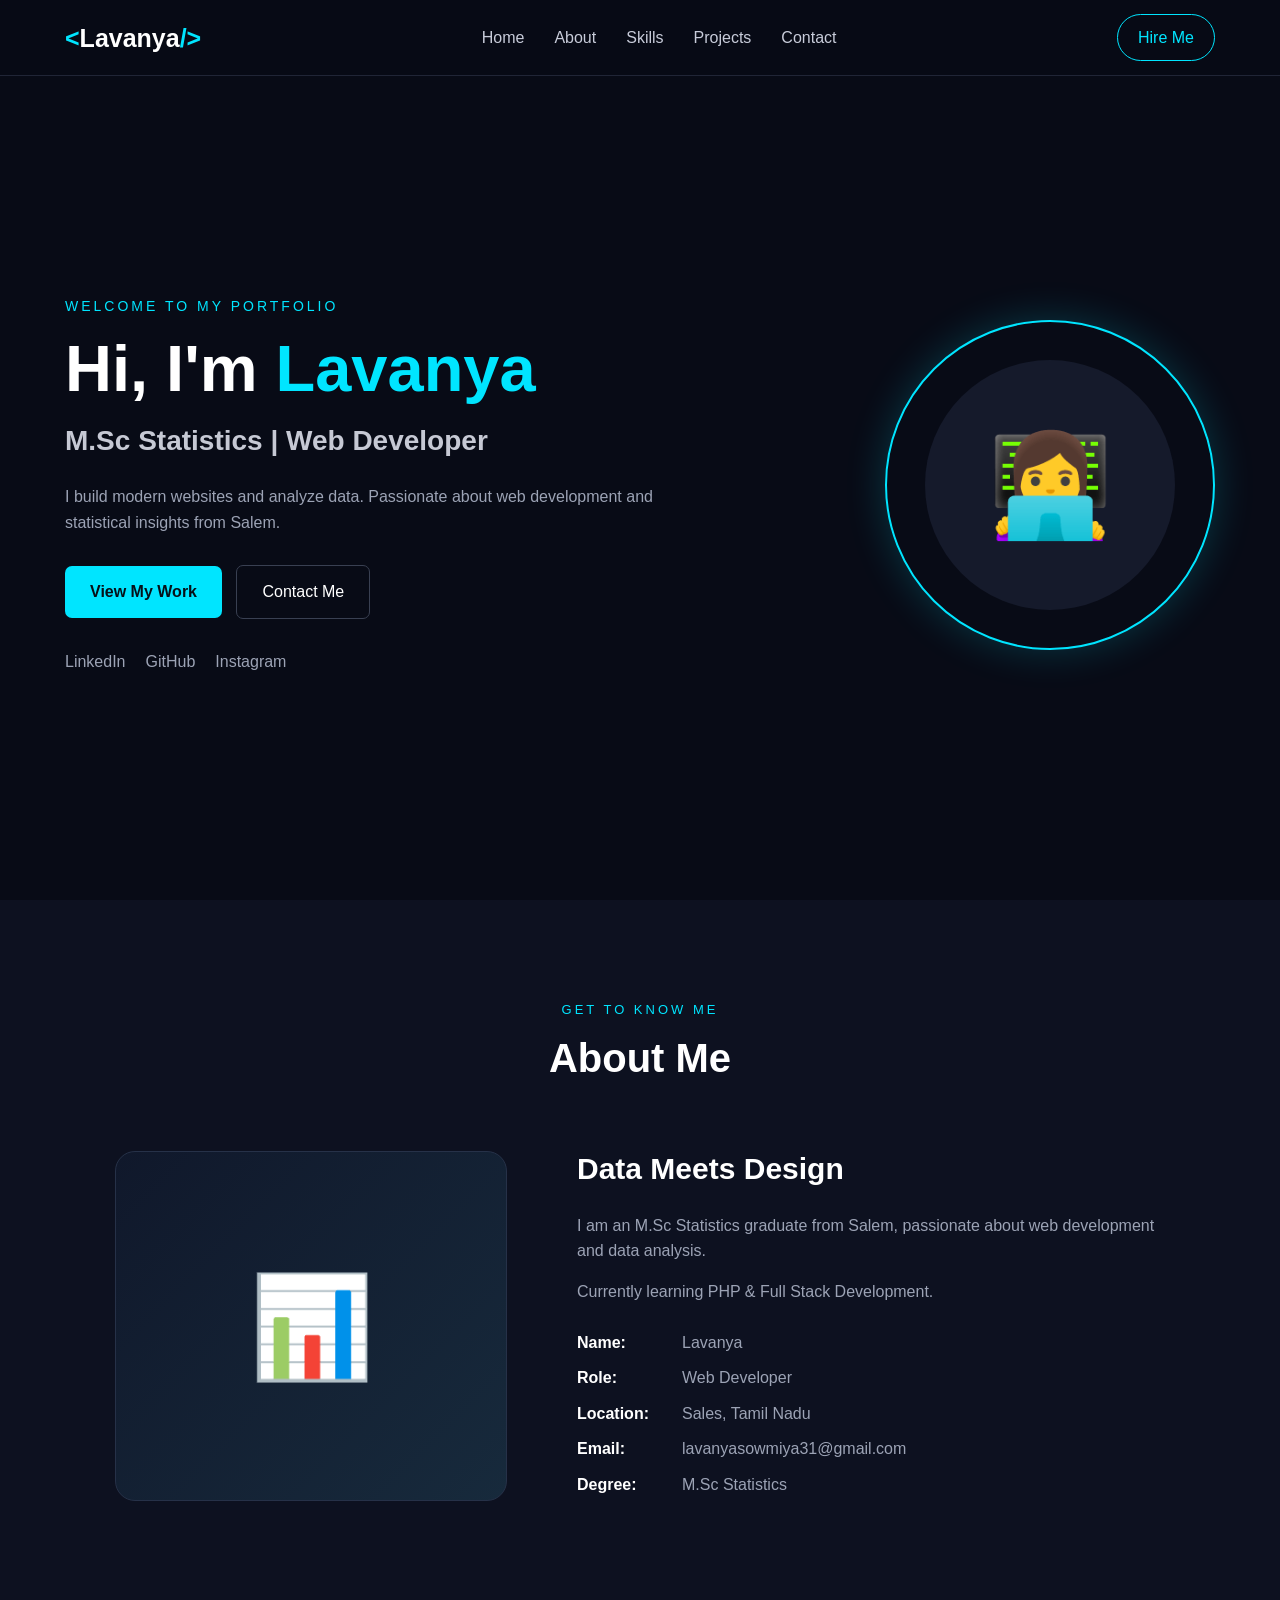
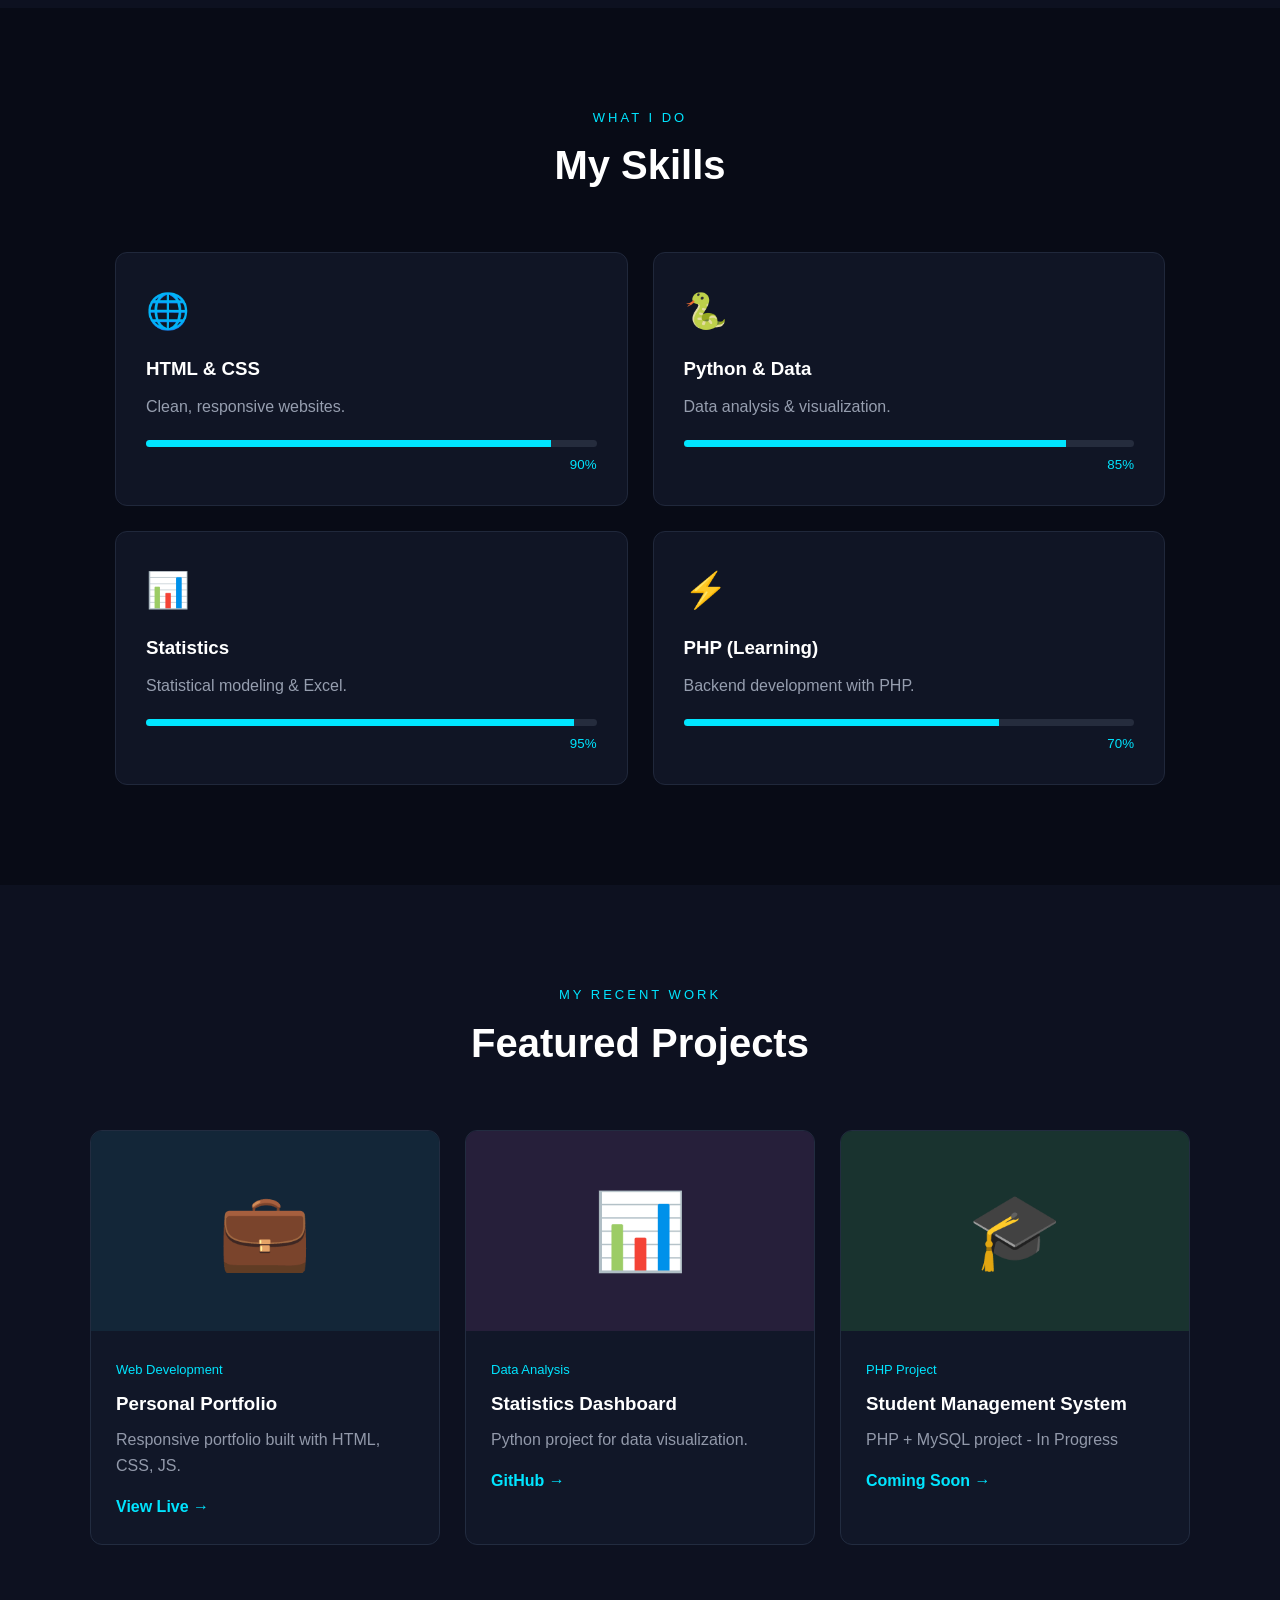
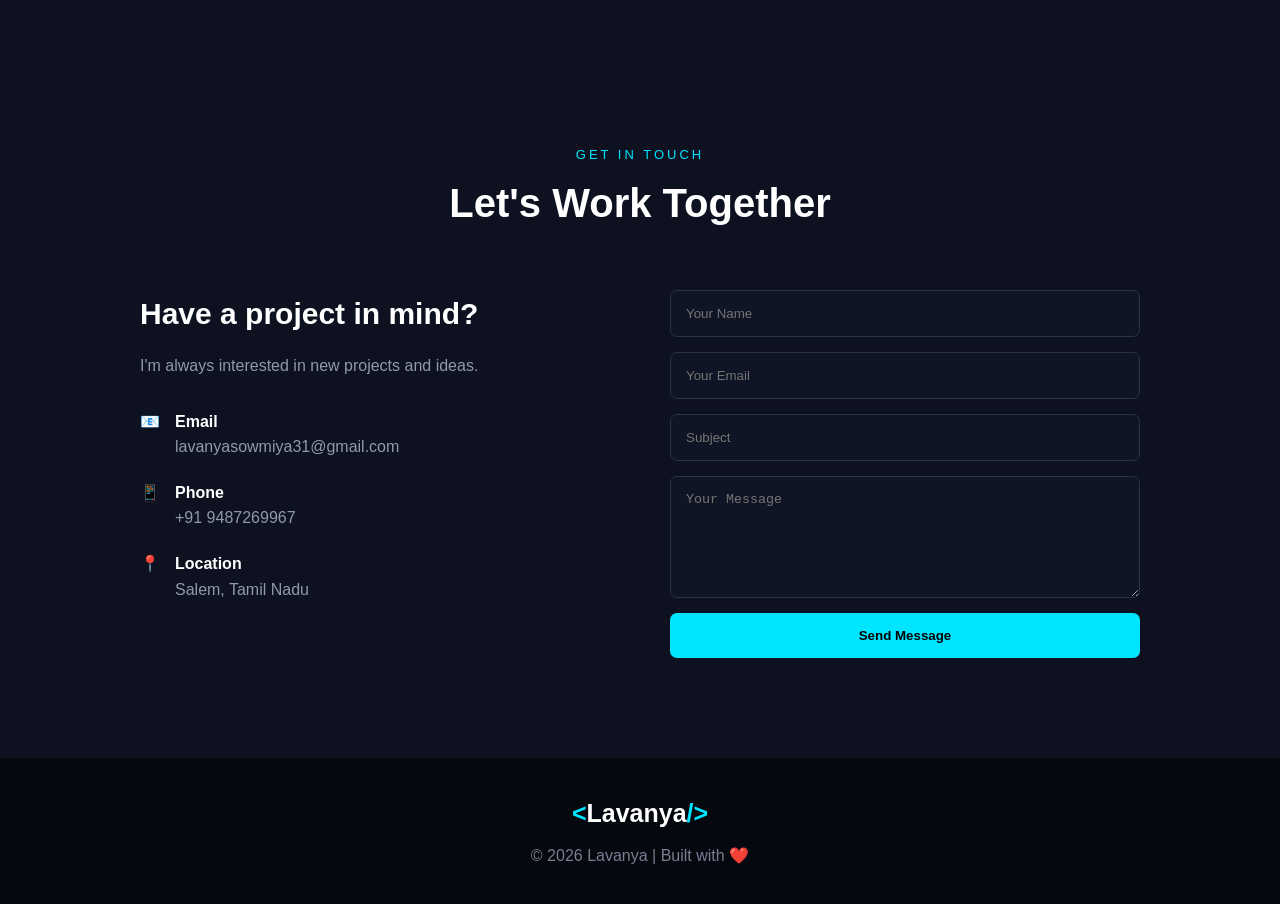
==== index.html @ 4af74faf "Rename protfolio.html to index.html" ====
<!DOCTYPE html>
<html lang="en">
<head>
    <meta charset="UTF-8">
    <meta name="viewport" content="width=device-width, initial-scale=1.0">
    <title>Lavanya | Web Developer</title>
    <link rel="stylesheet" href="protfolio.css">
</head>
<body>

    <header>
        <nav class="navbar">
            <div class="logo"><span>&lt;</span>Lavanya<span>/&gt;</span></div>
            <ul class="nav-links">
                <li><a href="#home">Home</a></li>
                <li><a href="#about">About</a></li>
                <li><a href="#skills">Skills</a></li>
                <li><a href="#projects">Projects</a></li>
                <li><a href="#contact">Contact</a></li>
            </ul>
            <a href="#contact" class="nav-button">Hire Me</a>
        </nav>
    </header>

    <section class="hero" id="home">
        <div class="hero-content">
            <p class="welcome">WELCOME TO MY PORTFOLIO</p>
            <h1>Hi, I'm <span>Lavanya</span></h1>
            <h2>M.Sc Statistics | Web Developer</h2>
            <p class="hero-text">I build modern websites and analyze data. Passionate about web development and statistical insights from Salem.</p>
            <div class="hero-buttons">
                <a href="#projects" class="btn primary">View My Work</a>
                <a href="#contact" class="btn secondary">Contact Me</a>
            </div>
            <div class="social-links">
                <a href="#">LinkedIn</a>
                <a href="#">GitHub</a>
                <a href="#">Instagram</a>
            </div>
        </div>
        <div class="hero-image">
            <div class="profile-circle"><div class="profile-icon">👩‍💻</div></div>
        </div>
    </section>

    <section class="about section" id="about">
        <div class="section-title"><p>GET TO KNOW ME</p><h2>About Me</h2></div>
        <div class="about-container">
            <div class="about-image"><div class="about-card">📊</div></div>
            <div class="about-content">
                <h3>Data Meets Design</h3>
                <p>I am an M.Sc Statistics graduate from Salem, passionate about web development and data analysis.</p>
                <p>Currently learning PHP & Full Stack Development.</p>
                <div class="about-info">
                    <div><strong>Name:</strong><span>Lavanya</span></div>
                    <div><strong>Role:</strong><span>Web Developer</span></div>
                    <div><strong>Location:</strong><span>Sales, Tamil Nadu</span></div>
                    <div><strong>Email:</strong><span>lavanyasowmiya31@gmail.com</span></div>
                    <div><strong>Degree:</strong><span>M.Sc Statistics</span></div>
                </div>
            </div>
        </div>
    </section>

    <section class="skills section" id="skills">
        <div class="section-title"><p>WHAT I DO</p><h2>My Skills</h2></div>
        <div class="skills-grid">
            <div class="skill-card"><div class="skill-icon">🌐</div><h3>HTML & CSS</h3><p>Clean, responsive websites.</p><div class="progress"><span style="width:90%;"></span></div><small>90%</small></div>
            <div class="skill-card"><div class="skill-icon">🐍</div><h3>Python & Data</h3><p>Data analysis & visualization.</p><div class="progress"><span style="width:85%;"></span></div><small>85%</small></div>
            <div class="skill-card"><div class="skill-icon">📊</div><h3>Statistics</h3><p>Statistical modeling & Excel.</p><div class="progress"><span style="width:95%;"></span></div><small>95%</small></div>
            <div class="skill-card"><div class="skill-icon">⚡</div><h3>PHP (Learning)</h3><p>Backend development with PHP.</p><div class="progress"><span style="width:70%;"></span></div><small>70%</small></div>
        </div>
    </section>

    <section class="projects section" id="projects">
        <div class="section-title"><p>MY RECENT WORK</p><h2>Featured Projects</h2></div>
        <div class="project-grid">
            <div class="project-card"><div class="project-image project-one">💼</div><div class="project-content"><span>Web Development</span><h3>Personal Portfolio</h3><p>Responsive portfolio built with HTML, CSS, JS.</p><a href="#">View Live →</a></div></div>
            <div class="project-card"><div class="project-image project-two">📊</div><div class="project-content"><span>Data Analysis</span><h3>Statistics Dashboard</h3><p>Python project for data visualization.</p><a href="#">GitHub →</a></div></div>
            <div class="project-card"><div class="project-image project-three">🎓</div><div class="project-content"><span>PHP Project</span><h3>Student Management System</h3><p>PHP + MySQL project - In Progress</p><a href="#">Coming Soon →</a></div></div>
        </div>
    </section>

    <section class="contact section" id="contact">
        <div class="section-title"><p>GET IN TOUCH</p><h2>Let's Work Together</h2></div>
        <div class="contact-container">
            <div class="contact-info">
                <h3>Have a project in mind?</h3>
                <p>I'm always interested in new projects and ideas.</p>
                <div class="contact-item">📧<div><strong>Email</strong><p>lavanyasowmiya31@gmail.com</p></div></div>
                <div class="contact-item">📱<div><strong>Phone</strong><p>+91 9487269967</p></div></div>
                <div class="contact-item">📍<div><strong>Location</strong><p>Salem, Tamil Nadu</p></div></div>
            </div>
            <form class="contact-form">
                <input type="text" placeholder="Your Name" required>
                <input type="email" placeholder="Your Email" required>
                <input type="text" placeholder="Subject">
                <textarea rows="6" placeholder="Your Message"></textarea>
                <button type="submit">Send Message</button>
            </form>
        </div>
    </section>

    <footer>
        <div class="footer-logo"><span>&lt;</span>Lavanya<span>/&gt;</span></div>
        <p>© 2026 Lavanya | Built with ❤️</p>
    </footer>

</body>
</html>
---- protfolio.css ----
* {
    margin: 0;
    padding: 0;
    box-sizing: border-box;
}

html {
    scroll-behavior: smooth;
}

body {
    font-family: Arial, Helvetica, sans-serif;
    background: #080b16;
    color: #ffffff;
    line-height: 1.6;
}

a {
    text-decoration: none;
    color: inherit;
}

/* NAVIGATION */
header {
    position: fixed;
    top: 0;
    width: 100%;
    z-index: 1000;
    background: rgba(8, 11, 22, 0.95);
    border-bottom: 1px solid #202536;
}

.navbar {
    max-width: 1200px;
    margin: auto;
    height: 75px;
    padding: 0 25px;
    display: flex;
    align-items: center;
    justify-content: space-between;
}

.logo {
    font-size: 25px;
    font-weight: bold;
}

.logo span,
.footer-logo span {
    color: #00e5ff;
}

.nav-links {
    display: flex;
    list-style: none;
    gap: 30px;
}

.nav-links a {
    color: #c8ccda;
    transition: 0.3s;
}

.nav-links a:hover {
    color: #00e5ff;
}

.nav-button {
    padding: 10px 20px;
    border: 1px solid #00e5ff;
    border-radius: 25px;
    color: #00e5ff;
}

/* HERO */
.hero {
    min-height: 100vh;
    max-width: 1200px;
    margin: auto;
    padding: 150px 25px 80px;
    display: flex;
    align-items: center;
    justify-content: space-between;
    gap: 50px;
}

.hero-content {
    max-width: 650px;
}

.welcome {
    color: #00e5ff;
    letter-spacing: 3px;
    font-size: 14px;
    margin-bottom: 15px;
}

.hero h1 {
    font-size: 65px;
    line-height: 1.1;
}

.hero h1 span {
    color: #00e5ff;
}

.hero h2 {
    margin-top: 15px;
    color: #c6c9d4;
    font-size: 28px;
}

.hero-text {
    margin-top: 20px;
    color: #9ca3b5;
    max-width: 600px;
}

.hero-buttons {
    margin-top: 30px;
}

.btn {
    display: inline-block;
    padding: 13px 25px;
    border-radius: 7px;
    margin-right: 10px;
    transition: 0.3s;
}

.primary {
    background: #00e5ff;
    color: #061018;
    font-weight: bold;
}

.primary:hover {
    transform: translateY(-3px);
}

.secondary {
    border: 1px solid #394052;
    color: white;
}

.secondary:hover {
    border-color: #00e5ff;
    color: #00e5ff;
}

.social-links {
    margin-top: 30px;
    display: flex;
    gap: 20px;
    color: #9ca3b5;
}

.social-links a:hover {
    color: #00e5ff;
}

.hero-image {
    display: flex;
    justify-content: center;
    align-items: center;
}

.profile-circle {
    width: 330px;
    height: 330px;
    border-radius: 50%;
    display: flex;
    justify-content: center;
    align-items: center;
    border: 2px solid #00e5ff;
    box-shadow: 0 0 40px rgba(0, 229, 255, 0.2);
}

.profile-icon {
    width: 250px;
    height: 250px;
    border-radius: 50%;
    display: flex;
    align-items: center;
    justify-content: center;
    font-size: 100px;
    background: #151a2b;
}

/* SECTION */
.section {
    padding: 100px 25px;
}

.section-title {
    text-align: center;
    margin-bottom: 55px;
}

.section-title p {
    color: #00e5ff;
    font-size: 13px;
    letter-spacing: 3px;
}

.section-title h2 {
    font-size: 40px;
    margin-top: 5px;
}

/* ABOUT */
.about {
    background: #0d1120;
}

.about-container {
    max-width: 1050px;
    margin: auto;
    display: grid;
    grid-template-columns: 1fr 1.5fr;
    gap: 70px;
    align-items: center;
}

.about-card {
    height: 350px;
    display: flex;
    align-items: center;
    justify-content: center;
    border-radius: 20px;
    font-size: 100px;
    background: linear-gradient(135deg, #10182b, #172a3c);
    border: 1px solid #263148;
}

.about-content h3 {
    font-size: 30px;
    margin-bottom: 20px;
}

.about-content p {
    color: #9ca3b5;
    margin-bottom: 15px;
}

.about-info {
    margin-top: 25px;
}

.about-info div {
    display: flex;
    gap: 15px;
    margin-bottom: 10px;
}

.about-info strong {
    width: 90px;
    color: white;
}

.about-info span {
    color: #9ca3b5;
}

/* SKILLS */
.skills-grid {
    max-width: 1050px;
    margin: auto;
    display: grid;
    grid-template-columns: repeat(2, 1fr);
    gap: 25px;
}

.skill-card {
    padding: 30px;
    background: #101525;
    border: 1px solid #20283b;
    border-radius: 12px;
    transition: 0.3s;
}

.skill-card:hover {
    transform: translateY(-5px);
    border-color: #00e5ff;
}

.skill-icon {
    font-size: 35px;
}

.skill-card h3 {
    margin: 15px 0 10px;
}

.skill-card p {
    color: #969eaf;
    margin-bottom: 20px;
}

.progress {
    height: 7px;
    background: #252c3d;
    border-radius: 10px;
    overflow: hidden;
}

.progress span {
    display: block;
    height: 100%;
    background: #00e5ff;
}

.skill-card small {
    display: block;
    text-align: right;
    margin-top: 7px;
    color: #00e5ff;
}

/* PROJECTS */
.projects {
    background: #0d1120;
}

.project-grid {
    max-width: 1100px;
    margin: auto;
    display: grid;
    grid-template-columns: repeat(3, 1fr);
    gap: 25px;
}

.project-card {
    overflow: hidden;
    background: #111728;
    border-radius: 12px;
    border: 1px solid #222c40;
    transition: 0.3s;
}

.project-card:hover {
    transform: translateY(-8px);
    border-color: #00e5ff;
}

.project-image {
    height: 200px;
    display: flex;
    align-items: center;
    justify-content: center;
    font-size: 75px;
}

.project-one {
    background: #132638;
}

.project-two {
    background: #261f3a;
}

.project-three {
    background: #19332f;
}

.project-content {
    padding: 25px;
}

.project-content span {
    color: #00e5ff;
    font-size: 13px;
}

.project-content h3 {
    margin: 8px 0;
}

.project-content p {
    color: #9299aa;
    margin-bottom: 15px;
}

.project-content a {
    color: #00e5ff;
    font-weight: bold;
}

/* CONTACT */
.contact {
    background: #0d1120;
}

.contact-container {
    max-width: 1000px;
    margin: auto;
    display: grid;
    grid-template-columns: 1fr 1fr;
    gap: 60px;
}

.contact-info h3 {
    font-size: 30px;
    margin-bottom: 15px;
}

.contact-info > p {
    color: #9299aa;
    margin-bottom: 30px;
}

.contact-item {
    display: flex;
    gap: 15px;
    margin: 20px 0;
}

.contact-item > div {
    flex: 1;
}

.contact-item p {
    color: #9299aa;
}

.contact-form {
    display: flex;
    flex-direction: column;
    gap: 15px;
}

.contact-form input,
.contact-form textarea {
    width: 100%;
    padding: 15px;
    border: 1px solid #293248;
    border-radius: 7px;
    background: #101525;
    color: white;
    outline: none;
}

.contact-form input:focus,
.contact-form textarea:focus {
    border-color: #00e5ff;
}

.contact-form button {
    padding: 15px;
    border: none;
    border-radius: 7px;
    background: #00e5ff;
    font-weight: bold;
    cursor: pointer;
}

.contact-form button:hover {
    opacity: 0.85;
}

/* FOOTER */
footer {
    padding: 35px 20px;
    text-align: center;
    background: #060810;
    color: #777f91;
}

.footer-logo {
    color: white;
    font-size: 25px;
    font-weight: bold;
    margin-bottom: 10px;
}

footer a {
    margin: 10px;
}

footer a:hover {
    color: #00e5ff;
}

/* RESPONSIVE */
@media (max-width: 900px) {
    .nav-links {
        display: none;
    }
    .hero {
        flex-direction: column;
        text-align: center;
        padding-top: 130px;
    }
    .hero-text {
        margin-left: auto;
        margin-right: auto;
    }
    .social-links {
        justify-content: center;
    }
    .about-container {
        grid-template-columns: 1fr;
    }
    .project-grid {
        grid-template-columns: 1fr 1fr;
    }
    .contact-container {
        grid-template-columns: 1fr;
    }
}

@media (max-width: 600px) {
    .hero h1 {
        font-size: 45px;
    }
    .hero h2 {
        font-size: 22px;
    }
    .profile-circle {
        width: 250px;
        height: 250px;
    }
    .profile-icon {
        width: 190px;
        height: 190px;
        font-size: 70px;
    }
    .skills-grid,
    .project-grid {
        grid-template-columns: 1fr;
    }
    .section-title h2 {
        font-size: 32px;
    }
    .nav-button {
        display: none;
    }
}
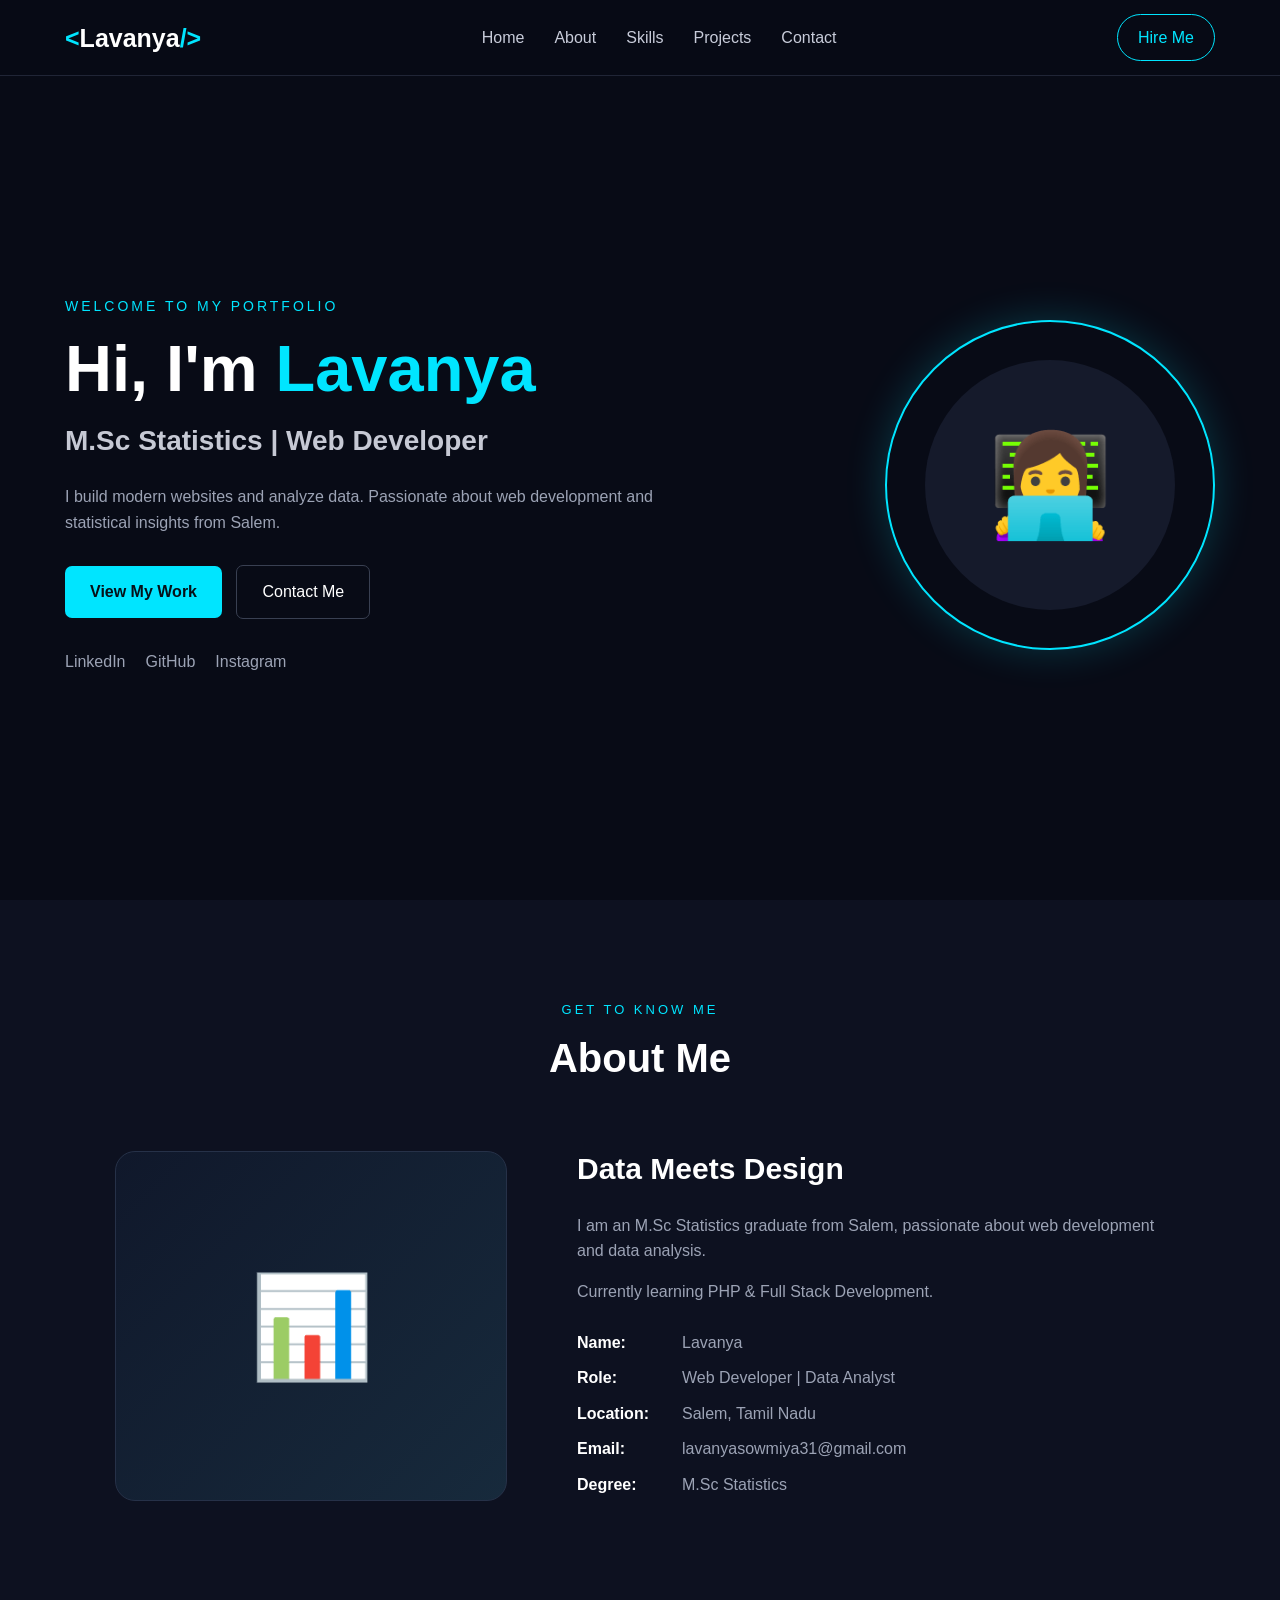
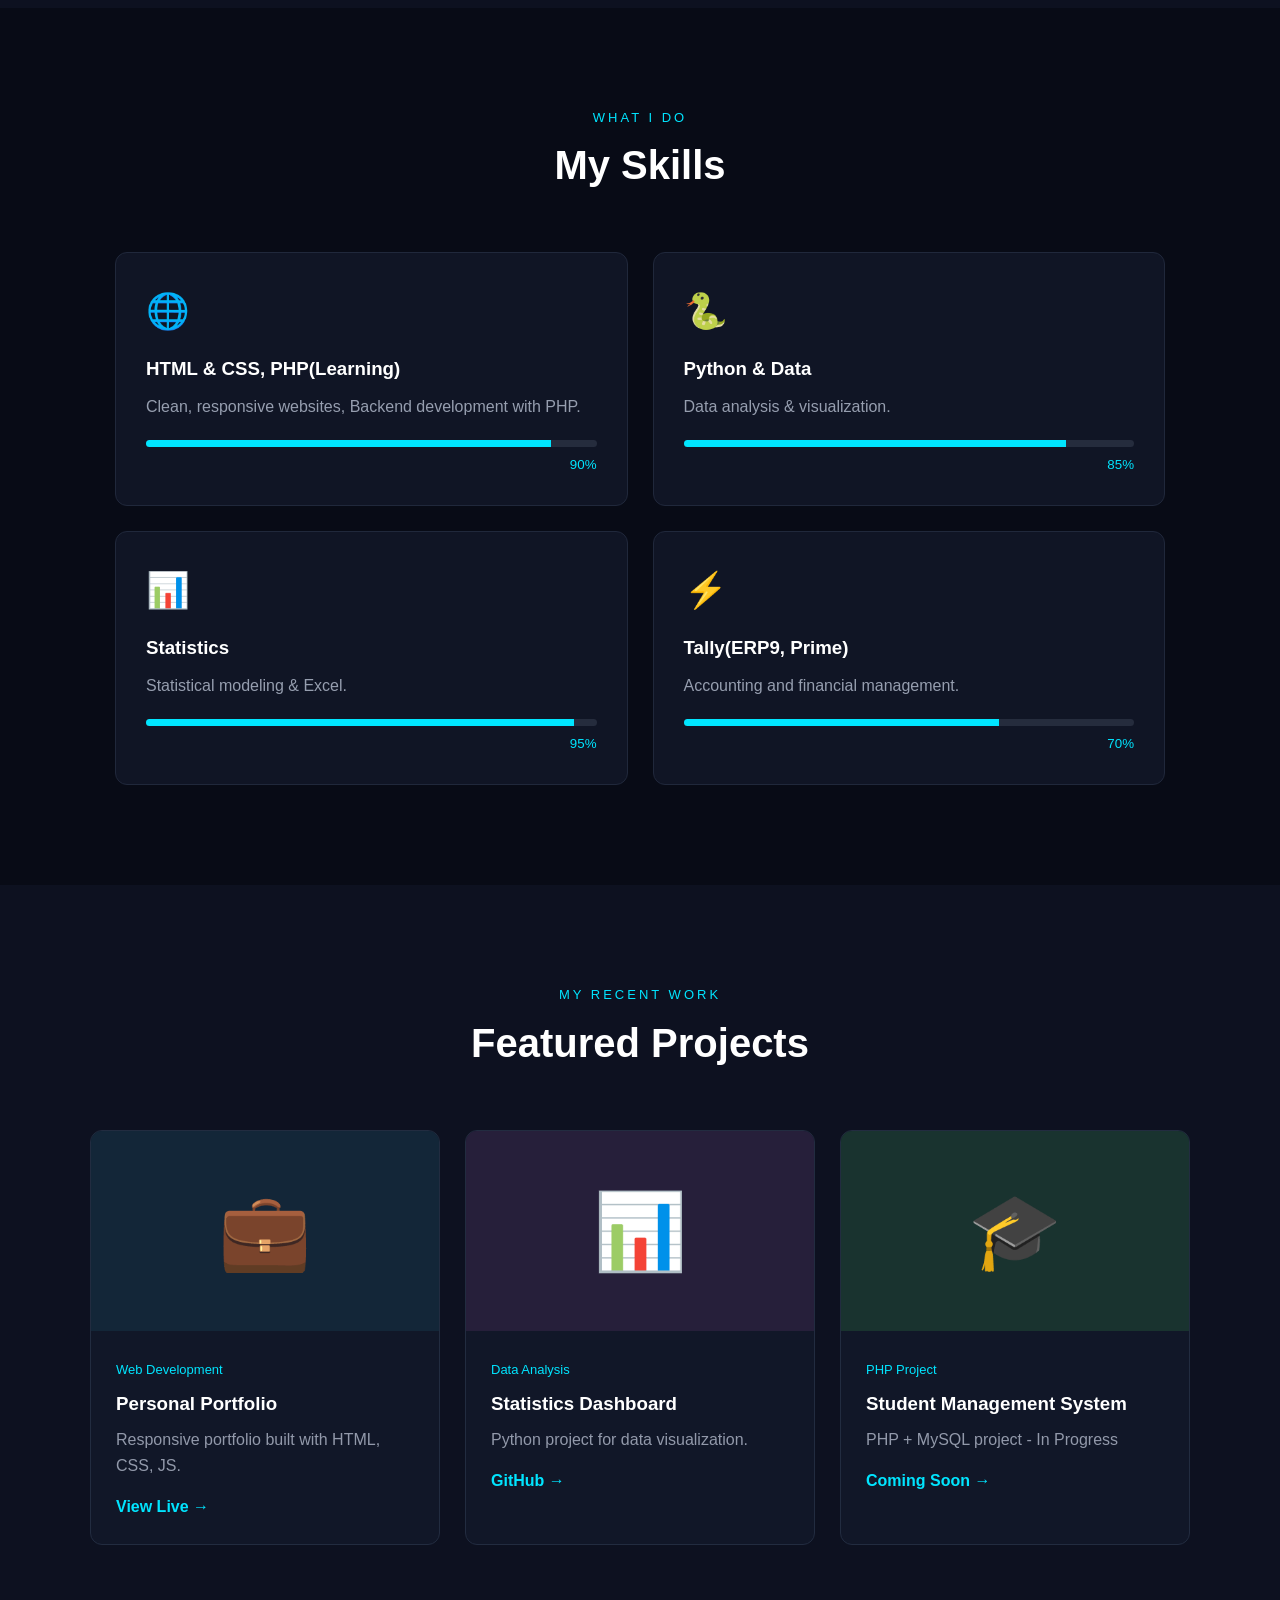
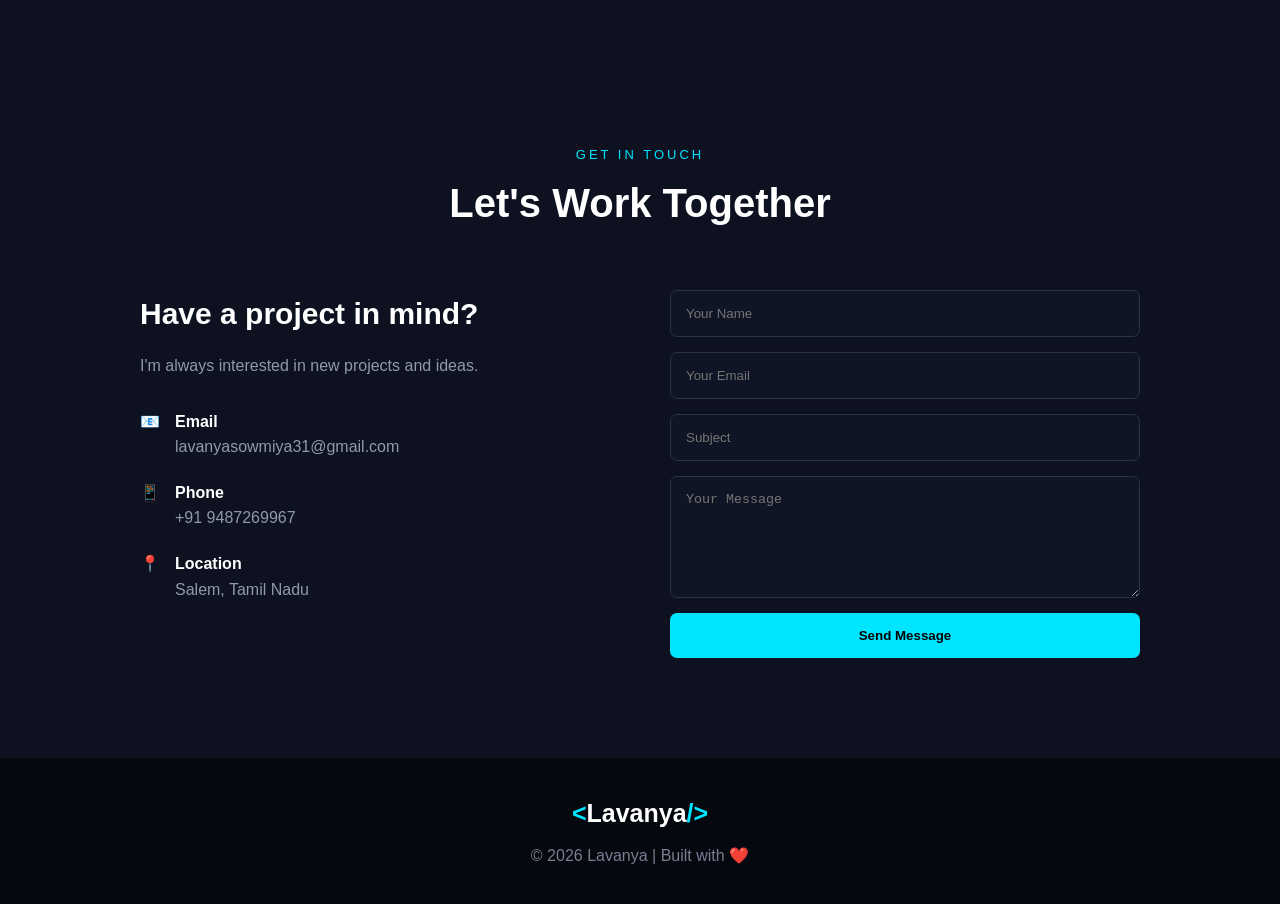
==== commit 9a2a3f5c: "Update index.html" ====
--- a/index.html
+++ b/index.html
@@ -3,7 +3,7 @@
 <head>
     <meta charset="UTF-8">
     <meta name="viewport" content="width=device-width, initial-scale=1.0">
-    <title>Lavanya | Web Developer</title>
+    <title>Lavanya | Web Developer | Data Analyst</title>
     <link rel="stylesheet" href="protfolio.css">
 </head>
 <body>
@@ -53,8 +53,8 @@
                 <p>Currently learning PHP & Full Stack Development.</p>
                 <div class="about-info">
                     <div><strong>Name:</strong><span>Lavanya</span></div>
-                    <div><strong>Role:</strong><span>Web Developer</span></div>
-                    <div><strong>Location:</strong><span>Sales, Tamil Nadu</span></div>
+                    <div><strong>Role:</strong><span>Web Developer | Data Analyst</span></div>
+                    <div><strong>Location:</strong><span>Salem, Tamil Nadu</span></div>
                     <div><strong>Email:</strong><span>lavanyasowmiya31@gmail.com</span></div>
                     <div><strong>Degree:</strong><span>M.Sc Statistics</span></div>
                 </div>
@@ -65,10 +65,10 @@
     <section class="skills section" id="skills">
         <div class="section-title"><p>WHAT I DO</p><h2>My Skills</h2></div>
         <div class="skills-grid">
-            <div class="skill-card"><div class="skill-icon">🌐</div><h3>HTML & CSS</h3><p>Clean, responsive websites.</p><div class="progress"><span style="width:90%;"></span></div><small>90%</small></div>
+            <div class="skill-card"><div class="skill-icon">🌐</div><h3>HTML & CSS,  PHP(Learning)</h3><p>Clean, responsive websites, Backend development with PHP.</p><div class="progress"><span style="width:90%;"></span></div><small>90%</small></div>
             <div class="skill-card"><div class="skill-icon">🐍</div><h3>Python & Data</h3><p>Data analysis & visualization.</p><div class="progress"><span style="width:85%;"></span></div><small>85%</small></div>
             <div class="skill-card"><div class="skill-icon">📊</div><h3>Statistics</h3><p>Statistical modeling & Excel.</p><div class="progress"><span style="width:95%;"></span></div><small>95%</small></div>
-            <div class="skill-card"><div class="skill-icon">⚡</div><h3>PHP (Learning)</h3><p>Backend development with PHP.</p><div class="progress"><span style="width:70%;"></span></div><small>70%</small></div>
+            <div class="skill-card"><div class="skill-icon">⚡</div><h3>Tally(ERP9, Prime)</h3><p>Accounting and financial management.</p><div class="progress"><span style="width:70%;"></span></div><small>70%</small></div>
         </div>
     </section>
 
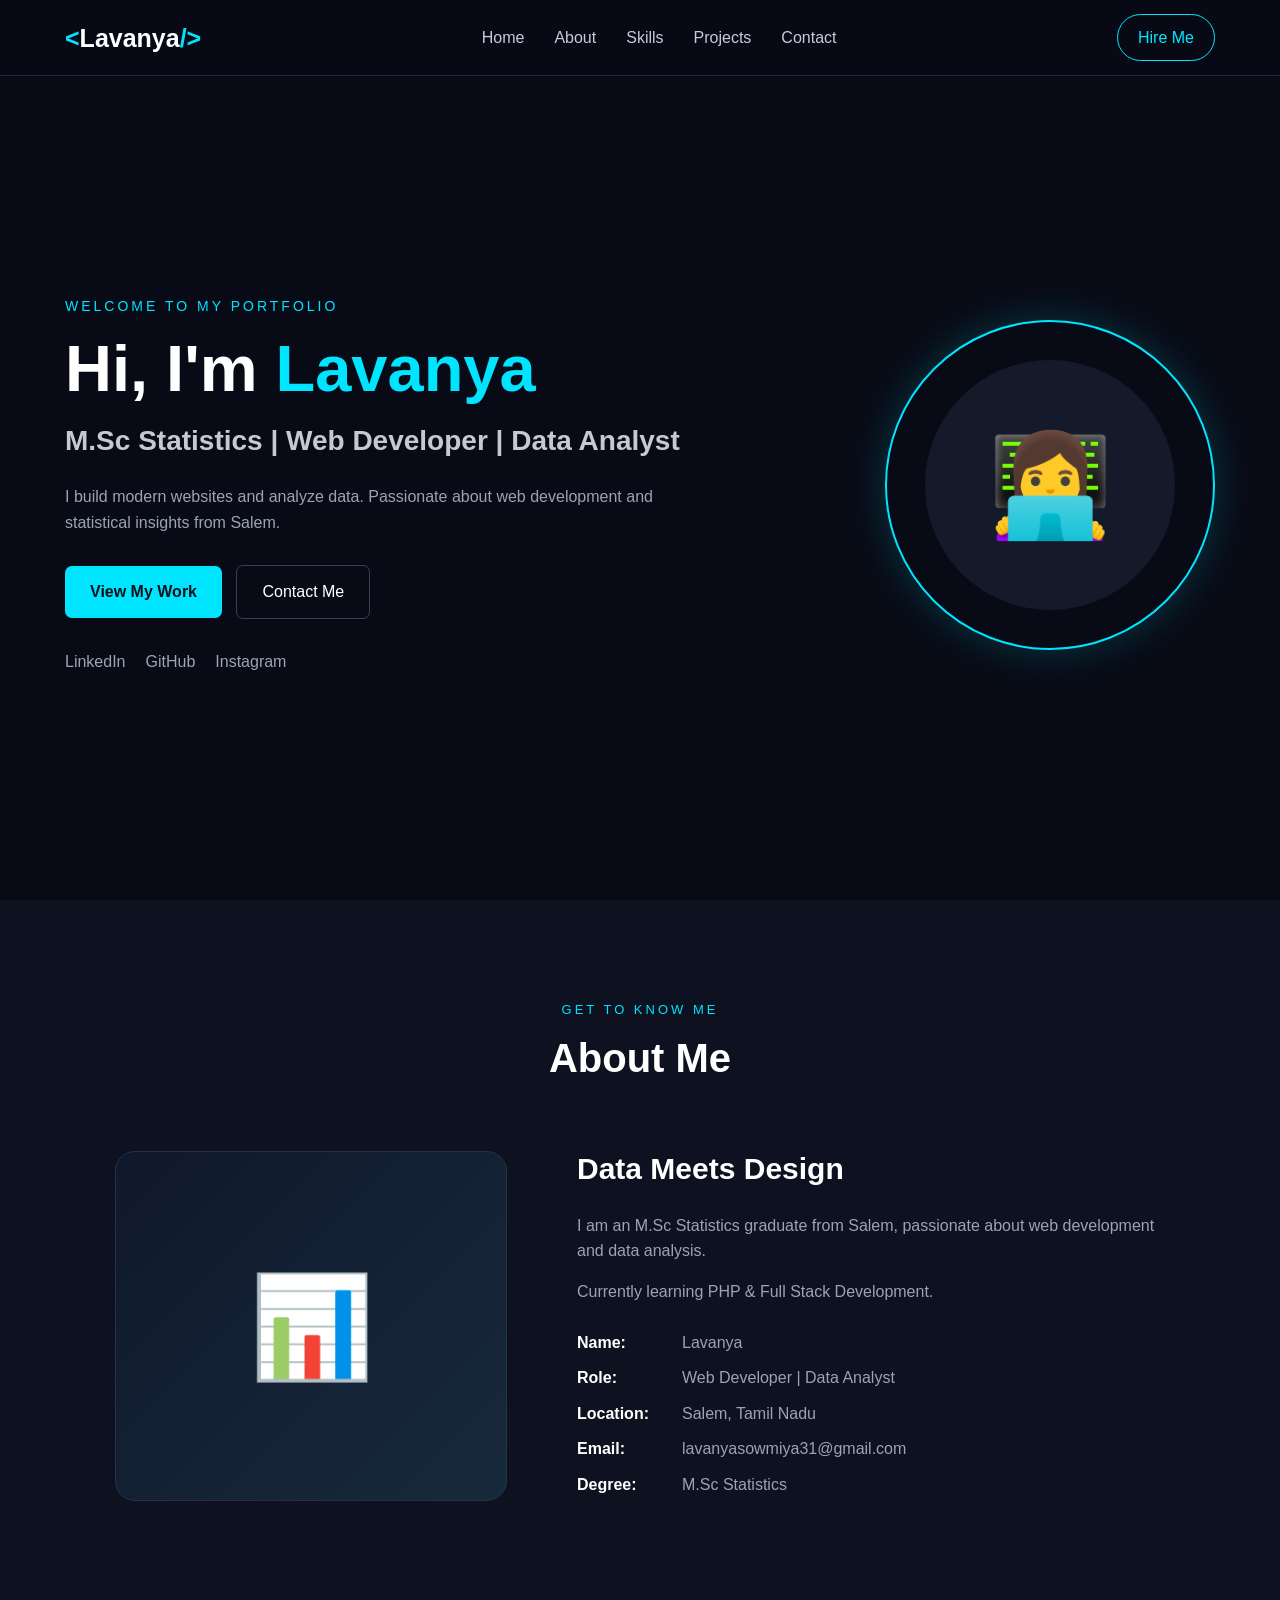
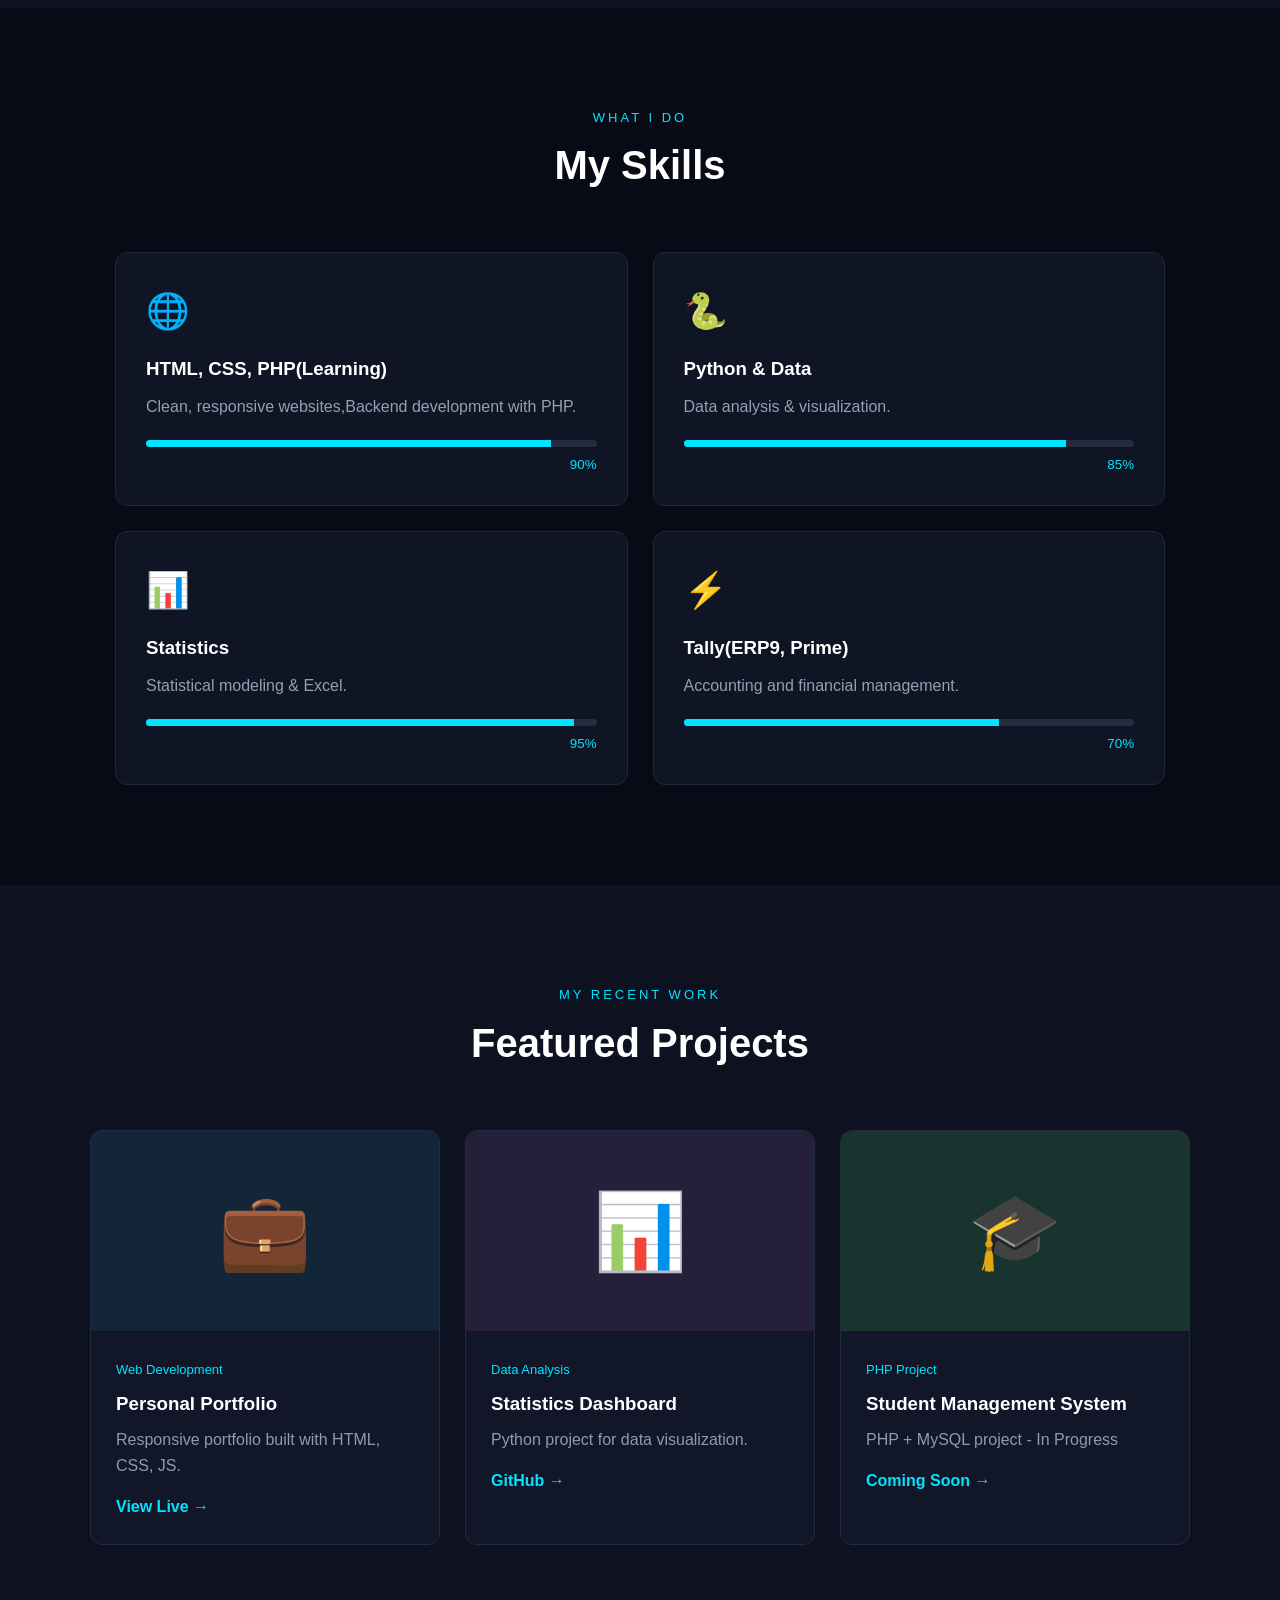
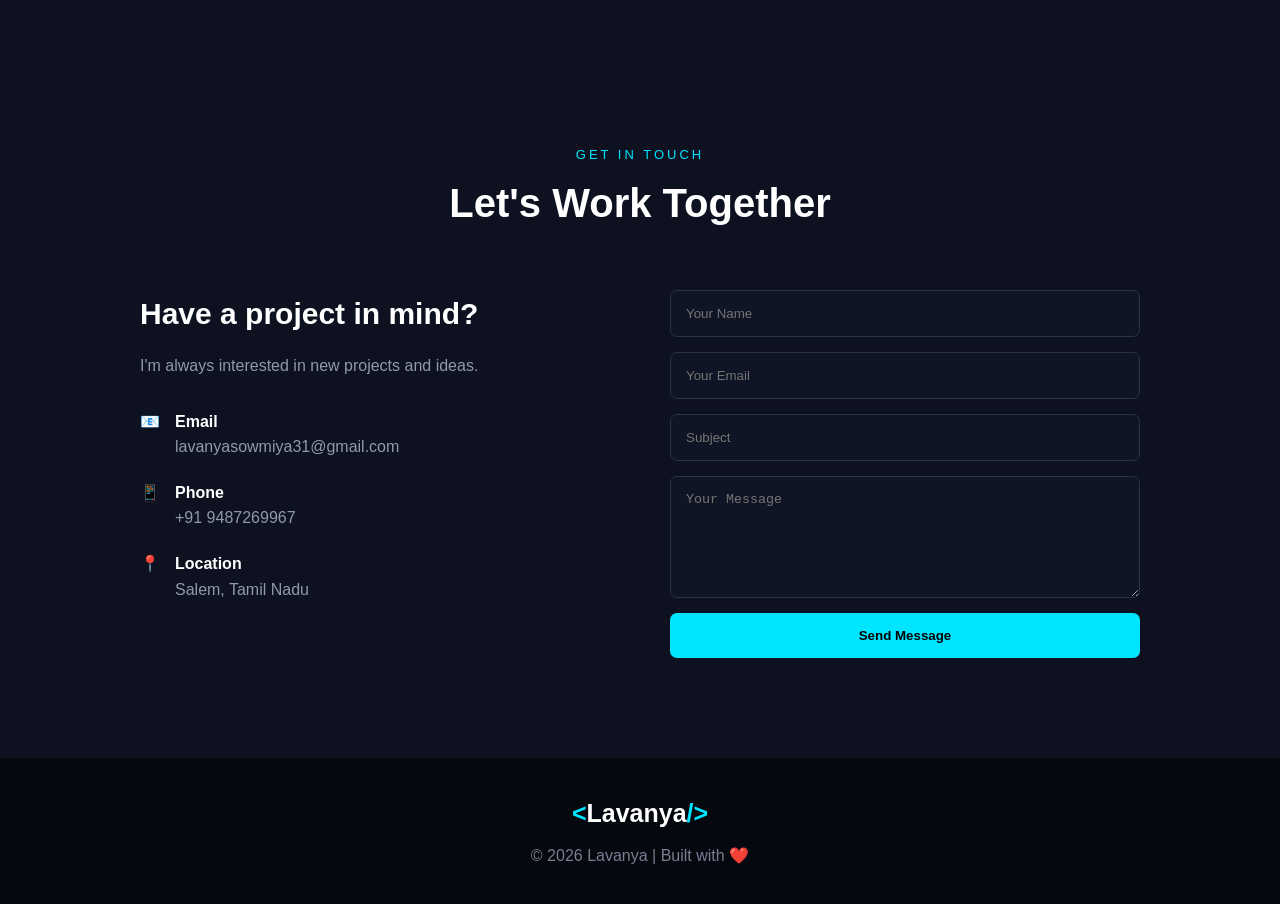
==== commit 9397c508: "Rename protfolio.html to index.html" ====
--- a/index.html
+++ b/index.html
@@ -3,7 +3,7 @@
 <head>
     <meta charset="UTF-8">
     <meta name="viewport" content="width=device-width, initial-scale=1.0">
-    <title>Lavanya | Web Developer | Data Analyst</title>
+    <title>Lavanya | Web Developer</title>
     <link rel="stylesheet" href="protfolio.css">
 </head>
 <body>
@@ -26,7 +26,7 @@
         <div class="hero-content">
             <p class="welcome">WELCOME TO MY PORTFOLIO</p>
             <h1>Hi, I'm <span>Lavanya</span></h1>
-            <h2>M.Sc Statistics | Web Developer</h2>
+            <h2>M.Sc Statistics | Web Developer | Data Analyst</h2>
             <p class="hero-text">I build modern websites and analyze data. Passionate about web development and statistical insights from Salem.</p>
             <div class="hero-buttons">
                 <a href="#projects" class="btn primary">View My Work</a>
@@ -65,7 +65,7 @@
     <section class="skills section" id="skills">
         <div class="section-title"><p>WHAT I DO</p><h2>My Skills</h2></div>
         <div class="skills-grid">
-            <div class="skill-card"><div class="skill-icon">🌐</div><h3>HTML & CSS,  PHP(Learning)</h3><p>Clean, responsive websites, Backend development with PHP.</p><div class="progress"><span style="width:90%;"></span></div><small>90%</small></div>
+            <div class="skill-card"><div class="skill-icon">🌐</div><h3>HTML, CSS, PHP(Learning)</h3><p>Clean, responsive websites,Backend development with PHP.</p><div class="progress"><span style="width:90%;"></span></div><small>90%</small></div>
             <div class="skill-card"><div class="skill-icon">🐍</div><h3>Python & Data</h3><p>Data analysis & visualization.</p><div class="progress"><span style="width:85%;"></span></div><small>85%</small></div>
             <div class="skill-card"><div class="skill-icon">📊</div><h3>Statistics</h3><p>Statistical modeling & Excel.</p><div class="progress"><span style="width:95%;"></span></div><small>95%</small></div>
             <div class="skill-card"><div class="skill-icon">⚡</div><h3>Tally(ERP9, Prime)</h3><p>Accounting and financial management.</p><div class="progress"><span style="width:70%;"></span></div><small>70%</small></div>
